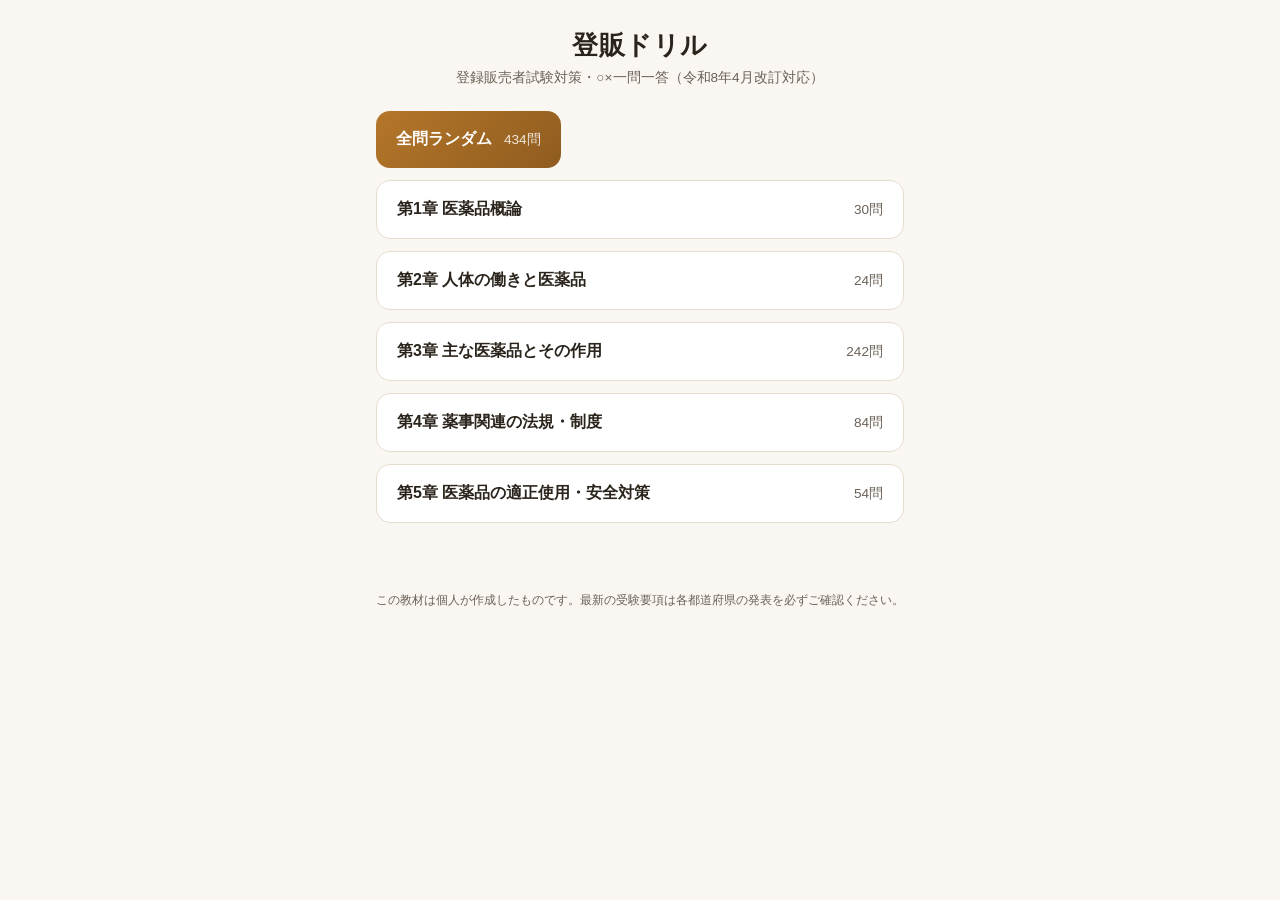
==== index.html @ f0aa8a02 "登販ドリル Web版 初版 — 434問・章別クイズ・読み上げ対応" ====
<!doctype html>
<html lang="ja">
<head>
<meta charset="UTF-8">
<meta name="viewport" content="width=device-width, initial-scale=1, viewport-fit=cover">
<title>登販ドリル｜登録販売者試験 ○×一問一答</title>
<meta name="description" content="登録販売者試験対策の○×一問一答クイズ。全434問・章別に練習できます。無料・登録不要。">
<link rel="stylesheet" href="style.css">
<link rel="icon" href="data:image/svg+xml,<svg xmlns=%22http://www.w3.org/2000/svg%22 viewBox=%220 0 100 100%22><text y=%22.9em%22 font-size=%2290%22>💊</text></svg>">
</head>
<body>

<header class="app-header">
  <h1>登販ドリル</h1>
  <p class="subtitle">登録販売者試験対策・○×一問一答（令和8年4月改訂対応）</p>
</header>

<main id="app"></main>

<footer class="app-footer">
  <p>この教材は個人が作成したものです。最新の受験要項は各都道府県の発表を必ずご確認ください。</p>
</footer>

<script src="app.js"></script>
</body>
</html>
---- style.css ----
:root {
  --bg: #faf7f2;
  --surface: #ffffff;
  --text: #2b241c;
  --text-muted: #6b6157;
  --border: #e5ddd0;
  --accent: #b5762a;
  --accent-dark: #8f5c1f;
  --correct: #2e7d32;
  --correct-bg: #e8f5e9;
  --wrong: #c62828;
  --wrong-bg: #fdecea;
  --radius: 14px;
  --maru: #2e7d32;
  --batsu: #c62828;
}

@media (prefers-color-scheme: dark) {
  :root {
    --bg: #17140f;
    --surface: #211c15;
    --text: #f0e9dd;
    --text-muted: #a89d8c;
    --border: #3a3126;
    --accent: #d99a4e;
    --accent-dark: #f0b26b;
    --correct: #66bb6a;
    --correct-bg: #1c2e1d;
    --wrong: #ef5350;
    --wrong-bg: #2e1c1c;
  }
}

* { box-sizing: border-box; }

html, body {
  margin: 0;
  padding: 0;
  background: var(--bg);
  color: var(--text);
  font-family: -apple-system, BlinkMacSystemFont, "Hiragino Sans", "Yu Gothic", sans-serif;
  overscroll-behavior-y: contain;
}

.app-header {
  text-align: center;
  padding: 28px 16px 16px;
}
.app-header h1 {
  margin: 0;
  font-size: 1.6rem;
  letter-spacing: 0.02em;
}
.app-header .subtitle {
  margin: 6px 0 0;
  color: var(--text-muted);
  font-size: 0.85rem;
}

#app {
  max-width: 560px;
  margin: 0 auto;
  padding: 8px 16px 40px;
}

.app-footer {
  text-align: center;
  color: var(--text-muted);
  font-size: 0.72rem;
  padding: 16px 24px 32px;
  line-height: 1.6;
}

/* --- 章選択 --- */
.chapter-grid {
  display: grid;
  gap: 12px;
  margin-top: 12px;
}
.chapter-card {
  display: flex;
  justify-content: space-between;
  align-items: center;
  background: var(--surface);
  border: 1px solid var(--border);
  border-radius: var(--radius);
  padding: 18px 20px;
  cursor: pointer;
  text-align: left;
  font-size: 1rem;
  color: var(--text);
  transition: transform 0.1s ease, border-color 0.15s ease;
}
.chapter-card:active { transform: scale(0.98); }
.chapter-card:hover { border-color: var(--accent); }
.chapter-card .name { font-weight: 600; }
.chapter-card .count {
  color: var(--text-muted);
  font-size: 0.85rem;
  white-space: nowrap;
  margin-left: 12px;
}
.chapter-card.all {
  background: linear-gradient(135deg, var(--accent), var(--accent-dark));
  color: #fff;
  border: none;
}
.chapter-card.all .count { color: rgba(255,255,255,0.85); }

/* --- クイズ画面 --- */
.progress-bar {
  height: 6px;
  background: var(--border);
  border-radius: 3px;
  overflow: hidden;
  margin: 12px 0 20px;
}
.progress-bar-fill {
  height: 100%;
  background: var(--accent);
  transition: width 0.25s ease;
}
.progress-label {
  display: flex;
  justify-content: space-between;
  font-size: 0.8rem;
  color: var(--text-muted);
  margin-bottom: 4px;
}

.question-card {
  background: var(--surface);
  border: 1px solid var(--border);
  border-radius: var(--radius);
  padding: 24px 20px;
  margin-bottom: 16px;
}
.question-chapter-tag {
  display: inline-block;
  font-size: 0.72rem;
  color: var(--accent-dark);
  background: color-mix(in srgb, var(--accent) 15%, transparent);
  padding: 3px 9px;
  border-radius: 999px;
  margin-bottom: 12px;
}
.question-text {
  font-size: 1.08rem;
  line-height: 1.75;
  margin: 0;
}

.speak-btn {
  display: inline-flex;
  align-items: center;
  gap: 6px;
  background: none;
  border: 1px solid var(--border);
  border-radius: 999px;
  padding: 6px 14px;
  font-size: 0.82rem;
  color: var(--text-muted);
  margin-top: 14px;
  cursor: pointer;
}
.speak-btn:active { transform: scale(0.97); }
.speak-btn.speaking { color: var(--accent); border-color: var(--accent); }

.answer-buttons {
  display: grid;
  grid-template-columns: 1fr 1fr;
  gap: 12px;
}
.answer-btn {
  padding: 22px 0;
  font-size: 1.6rem;
  font-weight: 700;
  border-radius: var(--radius);
  border: none;
  cursor: pointer;
  color: #fff;
}
.answer-btn:active { transform: scale(0.97); }
.answer-btn.maru { background: var(--maru); }
.answer-btn.batsu { background: var(--batsu); }

/* --- 解答表示 --- */
.result-card {
  border-radius: var(--radius);
  padding: 20px;
  margin-bottom: 16px;
  border: 1px solid var(--border);
}
.result-card.correct { background: var(--correct-bg); border-color: var(--correct); }
.result-card.wrong { background: var(--wrong-bg); border-color: var(--wrong); }
.result-verdict {
  font-weight: 700;
  font-size: 1.05rem;
  margin: 0 0 4px;
}
.result-card.correct .result-verdict { color: var(--correct); }
.result-card.wrong .result-verdict { color: var(--wrong); }
.result-correct-answer {
  font-size: 0.85rem;
  color: var(--text-muted);
  margin: 0 0 12px;
}
.result-exp {
  font-size: 0.95rem;
  line-height: 1.7;
  margin: 0;
}
.result-cite {
  font-size: 0.72rem;
  color: var(--text-muted);
  margin-top: 12px;
}

.next-btn, .primary-btn {
  display: block;
  width: 100%;
  padding: 16px;
  font-size: 1rem;
  font-weight: 600;
  border-radius: var(--radius);
  border: none;
  background: var(--accent);
  color: #fff;
  cursor: pointer;
}
.next-btn:active, .primary-btn:active { transform: scale(0.98); }

.secondary-btn {
  display: block;
  width: 100%;
  padding: 14px;
  font-size: 0.92rem;
  border-radius: var(--radius);
  border: 1px solid var(--border);
  background: transparent;
  color: var(--text-muted);
  margin-top: 10px;
  cursor: pointer;
}

/* --- 結果画面 --- */
.result-summary {
  text-align: center;
  padding: 32px 16px;
}
.result-summary .score {
  font-size: 3rem;
  font-weight: 800;
  color: var(--accent);
  margin: 8px 0;
}
.result-summary .score-label {
  color: var(--text-muted);
  font-size: 0.9rem;
}
.result-summary .comment {
  margin: 18px 0 26px;
  font-size: 1rem;
}

.back-link {
  display: inline-block;
  margin-top: 6px;
  font-size: 0.82rem;
  color: var(--text-muted);
  cursor: pointer;
  text-decoration: underline;
}
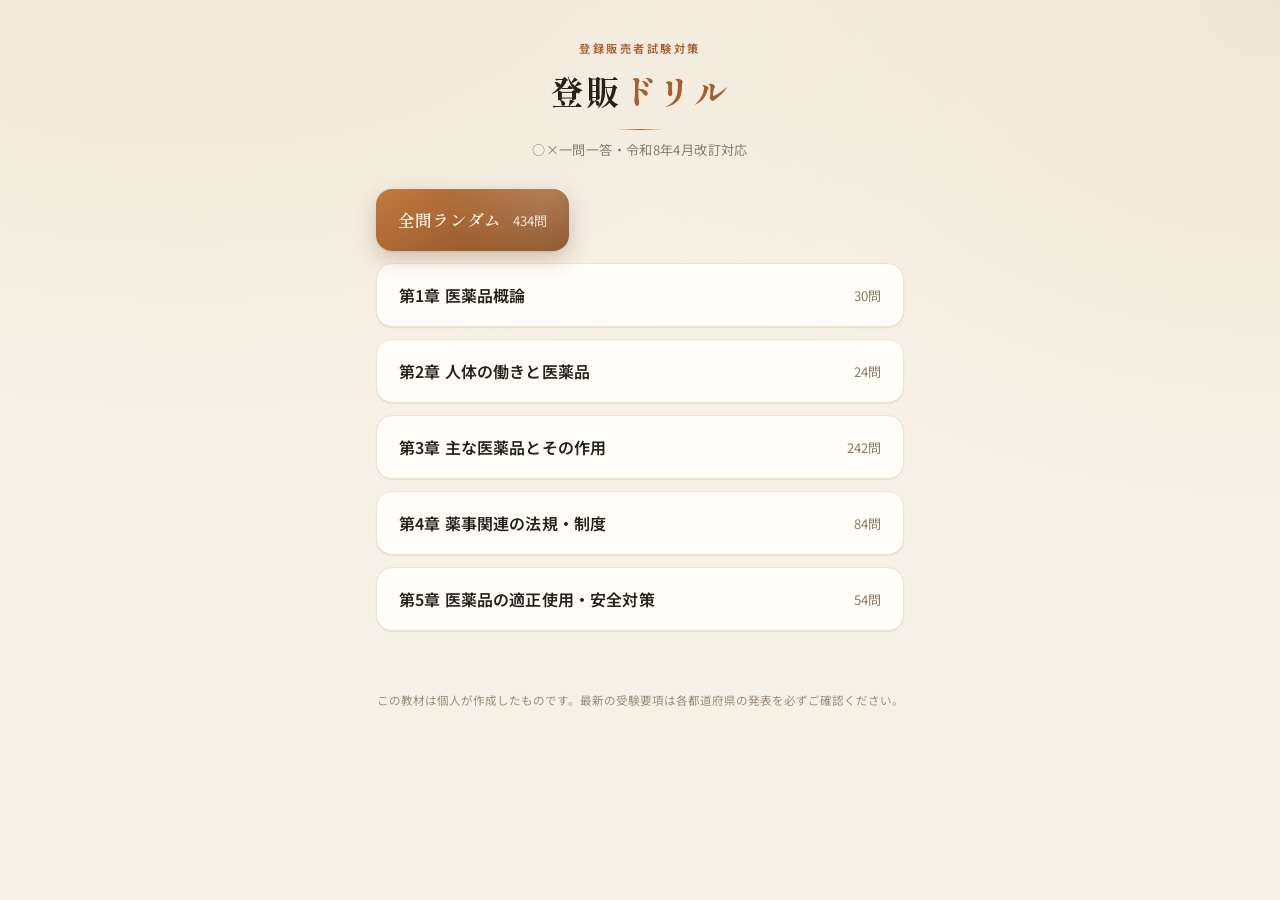
==== commit 0d9d9159: "デザイン刷新（明朝体×装飾罫線・深みのある配色・SVGアイコン）＋読み上げ音声をGoogle日本語優先に" ====
--- a/index.html
+++ b/index.html
@@ -5,14 +5,19 @@
 <meta name="viewport" content="width=device-width, initial-scale=1, viewport-fit=cover">
 <title>登販ドリル｜登録販売者試験 ○×一問一答</title>
 <meta name="description" content="登録販売者試験対策の○×一問一答クイズ。全434問・章別に練習できます。無料・登録不要。">
+<link rel="preconnect" href="https://fonts.googleapis.com">
+<link rel="preconnect" href="https://fonts.gstatic.com" crossorigin>
+<link href="https://fonts.googleapis.com/css2?family=Shippori+Mincho:wght@500;600;800&family=Noto+Sans+JP:wght@400;500;600;700&display=swap" rel="stylesheet">
 <link rel="stylesheet" href="style.css">
-<link rel="icon" href="data:image/svg+xml,<svg xmlns=%22http://www.w3.org/2000/svg%22 viewBox=%220 0 100 100%22><text y=%22.9em%22 font-size=%2290%22>💊</text></svg>">
+<link rel="icon" href="data:image/svg+xml,<svg xmlns=%22http://www.w3.org/2000/svg%22 viewBox=%220 0 100 100%22><text y=%22.9em%22 font-size=%2290%22>📖</text></svg>">
 </head>
 <body>
 
 <header class="app-header">
-  <h1>登販ドリル</h1>
-  <p class="subtitle">登録販売者試験対策・○×一問一答（令和8年4月改訂対応）</p>
+  <div class="kicker">登録販売者試験対策</div>
+  <h1>登販<span class="hl">ドリル</span></h1>
+  <div class="header-rule"><span></span></div>
+  <p class="subtitle">○×一問一答・令和8年4月改訂対応</p>
 </header>
 
 <main id="app"></main>
--- a/style.css
+++ b/style.css
@@ -1,74 +1,130 @@
 :root {
-  --bg: #faf7f2;
-  --surface: #ffffff;
-  --text: #2b241c;
-  --text-muted: #6b6157;
-  --border: #e5ddd0;
-  --accent: #b5762a;
-  --accent-dark: #8f5c1f;
-  --correct: #2e7d32;
-  --correct-bg: #e8f5e9;
-  --wrong: #c62828;
-  --wrong-bg: #fdecea;
-  --radius: 14px;
-  --maru: #2e7d32;
-  --batsu: #c62828;
+  --bg: #f6f1e7;
+  --bg-tex: #efe7d6;
+  --surface: #fffdf9;
+  --text: #262019;
+  --text-muted: #8a7d68;
+  --border: #e6dcc5;
+  --border-soft: #ede4d0;
+  --accent: #a85d2c;
+  --accent-2: #c17a3f;
+  --accent-dark: #7c451f;
+  --accent-ink: #5a3116;
+  --correct: #3d6b4d;
+  --correct-bg: #eaf2ea;
+  --correct-border: #b9d2bd;
+  --wrong: #a3402f;
+  --wrong-bg: #f8ece9;
+  --wrong-border: #e1bcb2;
+  --radius: 16px;
+  --radius-sm: 10px;
+  --shadow-sm: 0 1px 2px rgba(60, 42, 18, 0.06), 0 1px 1px rgba(60, 42, 18, 0.04);
+  --shadow-md: 0 6px 20px rgba(60, 42, 18, 0.09), 0 2px 6px rgba(60, 42, 18, 0.06);
+  --serif: "Shippori Mincho", "Hiragino Mincho ProN", serif;
+  --sans: "Noto Sans JP", -apple-system, BlinkMacSystemFont, "Hiragino Sans", sans-serif;
 }
 
 @media (prefers-color-scheme: dark) {
   :root {
-    --bg: #17140f;
-    --surface: #211c15;
-    --text: #f0e9dd;
-    --text-muted: #a89d8c;
-    --border: #3a3126;
-    --accent: #d99a4e;
+    --bg: #1b1712;
+    --bg-tex: #211c15;
+    --surface: #262019;
+    --text: #f2ead9;
+    --text-muted: #ab9d84;
+    --border: #3d3524;
+    --border-soft: #332c1f;
+    --accent: #e0975a;
+    --accent-2: #eaad78;
     --accent-dark: #f0b26b;
-    --correct: #66bb6a;
-    --correct-bg: #1c2e1d;
-    --wrong: #ef5350;
-    --wrong-bg: #2e1c1c;
+    --accent-ink: #f6cd9f;
+    --correct: #7fbb8f;
+    --correct-bg: #1c2921;
+    --correct-border: #33513c;
+    --wrong: #e0897a;
+    --wrong-bg: #2c1e1b;
+    --wrong-border: #5a3730;
+    --shadow-sm: 0 1px 2px rgba(0, 0, 0, 0.3);
+    --shadow-md: 0 8px 24px rgba(0, 0, 0, 0.4);
   }
 }
 
-* { box-sizing: border-box; }
+* { box-sizing: border-box; -webkit-tap-highlight-color: transparent; }
 
 html, body {
   margin: 0;
   padding: 0;
-  background: var(--bg);
+  min-height: 100%;
+  background:
+    radial-gradient(ellipse 900px 500px at 15% -10%, var(--bg-tex), transparent),
+    radial-gradient(ellipse 700px 500px at 100% 0%, var(--bg-tex), transparent),
+    var(--bg);
+  background-attachment: fixed;
   color: var(--text);
-  font-family: -apple-system, BlinkMacSystemFont, "Hiragino Sans", "Yu Gothic", sans-serif;
+  font-family: var(--sans);
+  -webkit-font-smoothing: antialiased;
   overscroll-behavior-y: contain;
 }
 
+/* --- ヘッダー --- */
 .app-header {
   text-align: center;
-  padding: 28px 16px 16px;
+  padding: 40px 16px 22px;
+}
+.kicker {
+  font-size: 0.7rem;
+  font-weight: 600;
+  letter-spacing: 0.22em;
+  color: var(--accent);
+  text-transform: uppercase;
+  margin-bottom: 10px;
 }
 .app-header h1 {
   margin: 0;
-  font-size: 1.6rem;
-  letter-spacing: 0.02em;
+  font-family: var(--serif);
+  font-weight: 800;
+  font-size: 2.1rem;
+  letter-spacing: 0.06em;
+  color: var(--text);
+}
+.app-header h1 .hl { color: var(--accent); }
+.header-rule {
+  display: flex;
+  align-items: center;
+  justify-content: center;
+  margin: 14px 0 10px;
+}
+.header-rule span {
+  display: block;
+  width: 46px;
+  height: 1px;
+  background: linear-gradient(90deg, transparent, var(--accent) 50%, transparent);
 }
 .app-header .subtitle {
-  margin: 6px 0 0;
-  color: var(--text-muted);
-  font-size: 0.85rem;
+  margin: 0;
+  color: var(--text-muted);
+  font-size: 0.82rem;
+  letter-spacing: 0.03em;
 }
 
 #app {
   max-width: 560px;
   margin: 0 auto;
   padding: 8px 16px 40px;
+  animation: fadeIn 0.35s ease;
+}
+
+@keyframes fadeIn {
+  from { opacity: 0; transform: translateY(6px); }
+  to { opacity: 1; transform: translateY(0); }
 }
 
 .app-footer {
   text-align: center;
   color: var(--text-muted);
   font-size: 0.72rem;
-  padding: 16px 24px 32px;
-  line-height: 1.6;
+  padding: 8px 24px 40px;
+  line-height: 1.7;
+  opacity: 0.85;
 }
 
 /* --- 章選択 --- */
@@ -82,89 +138,114 @@
   justify-content: space-between;
   align-items: center;
   background: var(--surface);
-  border: 1px solid var(--border);
-  border-radius: var(--radius);
-  padding: 18px 20px;
+  border: 1px solid var(--border-soft);
+  border-radius: var(--radius);
+  padding: 19px 22px;
   cursor: pointer;
   text-align: left;
+  font-family: var(--sans);
   font-size: 1rem;
   color: var(--text);
-  transition: transform 0.1s ease, border-color 0.15s ease;
-}
-.chapter-card:active { transform: scale(0.98); }
-.chapter-card:hover { border-color: var(--accent); }
-.chapter-card .name { font-weight: 600; }
+  box-shadow: var(--shadow-sm);
+  transition: transform 0.15s ease, box-shadow 0.15s ease, border-color 0.15s ease;
+}
+.chapter-card:active { transform: scale(0.985); box-shadow: var(--shadow-sm); }
+.chapter-card:hover { border-color: var(--accent-2); box-shadow: var(--shadow-md); }
+.chapter-card .name { font-weight: 600; letter-spacing: 0.01em; }
 .chapter-card .count {
   color: var(--text-muted);
-  font-size: 0.85rem;
+  font-size: 0.82rem;
+  font-variant-numeric: tabular-nums;
   white-space: nowrap;
   margin-left: 12px;
 }
 .chapter-card.all {
-  background: linear-gradient(135deg, var(--accent), var(--accent-dark));
-  color: #fff;
+  background: linear-gradient(150deg, var(--accent-2), var(--accent-dark) 120%);
+  color: #fff8ee;
   border: none;
-}
-.chapter-card.all .count { color: rgba(255,255,255,0.85); }
-
-/* --- クイズ画面 --- */
+  box-shadow: 0 8px 22px rgba(124, 69, 31, 0.28), var(--shadow-sm);
+  position: relative;
+  overflow: hidden;
+}
+.chapter-card.all::after {
+  content: "";
+  position: absolute;
+  inset: 0;
+  background: radial-gradient(circle at 90% 0%, rgba(255,255,255,0.18), transparent 55%);
+}
+.chapter-card.all .name { font-family: var(--serif); font-weight: 600; font-size: 1.05rem; }
+.chapter-card.all .count { color: rgba(255,248,238,0.85); }
+
+/* --- クイズ画面共通 --- */
 .progress-bar {
-  height: 6px;
-  background: var(--border);
+  height: 5px;
+  background: var(--border-soft);
   border-radius: 3px;
   overflow: hidden;
-  margin: 12px 0 20px;
+  margin: 12px 0 22px;
 }
 .progress-bar-fill {
   height: 100%;
-  background: var(--accent);
-  transition: width 0.25s ease;
+  background: linear-gradient(90deg, var(--accent-2), var(--accent));
+  border-radius: 3px;
+  transition: width 0.3s ease;
 }
 .progress-label {
   display: flex;
   justify-content: space-between;
-  font-size: 0.8rem;
-  color: var(--text-muted);
-  margin-bottom: 4px;
-}
+  font-size: 0.78rem;
+  color: var(--text-muted);
+  letter-spacing: 0.02em;
+  margin-bottom: 2px;
+}
+.progress-label span:first-child { font-weight: 600; color: var(--accent-dark); }
 
 .question-card {
   background: var(--surface);
-  border: 1px solid var(--border);
-  border-radius: var(--radius);
-  padding: 24px 20px;
-  margin-bottom: 16px;
+  border: 1px solid var(--border-soft);
+  border-radius: var(--radius);
+  padding: 26px 22px 22px;
+  margin-bottom: 18px;
+  box-shadow: var(--shadow-sm);
 }
 .question-chapter-tag {
   display: inline-block;
-  font-size: 0.72rem;
-  color: var(--accent-dark);
-  background: color-mix(in srgb, var(--accent) 15%, transparent);
-  padding: 3px 9px;
+  font-size: 0.7rem;
+  font-weight: 600;
+  letter-spacing: 0.02em;
+  color: var(--accent-ink);
+  background: color-mix(in srgb, var(--accent) 12%, transparent);
+  padding: 4px 11px;
   border-radius: 999px;
-  margin-bottom: 12px;
+  margin-bottom: 14px;
 }
 .question-text {
-  font-size: 1.08rem;
-  line-height: 1.75;
-  margin: 0;
-}
-
-.speak-btn {
+  font-size: 1.1rem;
+  line-height: 1.85;
+  letter-spacing: 0.01em;
+  margin: 0;
+}
+
+.icon-btn {
   display: inline-flex;
   align-items: center;
-  gap: 6px;
+  gap: 7px;
   background: none;
   border: 1px solid var(--border);
   border-radius: 999px;
-  padding: 6px 14px;
-  font-size: 0.82rem;
-  color: var(--text-muted);
-  margin-top: 14px;
-  cursor: pointer;
-}
-.speak-btn:active { transform: scale(0.97); }
-.speak-btn.speaking { color: var(--accent); border-color: var(--accent); }
+  padding: 7px 15px 7px 12px;
+  font-family: var(--sans);
+  font-size: 0.8rem;
+  font-weight: 500;
+  color: var(--text-muted);
+  margin-top: 16px;
+  cursor: pointer;
+  transition: color 0.15s ease, border-color 0.15s ease, background 0.15s ease;
+}
+.icon-btn svg { flex: none; opacity: 0.85; }
+.icon-btn:active { transform: scale(0.97); }
+.icon-btn.speaking { color: var(--accent); border-color: var(--accent-2); background: color-mix(in srgb, var(--accent) 8%, transparent); }
+.icon-btn.speaking svg { opacity: 1; }
 
 .answer-buttons {
   display: grid;
@@ -172,102 +253,119 @@
   gap: 12px;
 }
 .answer-btn {
-  padding: 22px 0;
-  font-size: 1.6rem;
-  font-weight: 700;
+  display: flex;
+  align-items: center;
+  justify-content: center;
+  padding: 20px 0;
   border-radius: var(--radius);
   border: none;
   cursor: pointer;
-  color: #fff;
-}
-.answer-btn:active { transform: scale(0.97); }
-.answer-btn.maru { background: var(--maru); }
-.answer-btn.batsu { background: var(--batsu); }
+  color: #fff8ee;
+  box-shadow: var(--shadow-md);
+  transition: transform 0.12s ease, box-shadow 0.12s ease;
+}
+.answer-btn:active { transform: scale(0.96); box-shadow: var(--shadow-sm); }
+.answer-btn.maru { background: linear-gradient(155deg, #4d8560, var(--correct) 130%); }
+.answer-btn.batsu { background: linear-gradient(155deg, #bb5a48, var(--wrong) 130%); }
 
 /* --- 解答表示 --- */
 .result-card {
   border-radius: var(--radius);
-  padding: 20px;
-  margin-bottom: 16px;
-  border: 1px solid var(--border);
-}
-.result-card.correct { background: var(--correct-bg); border-color: var(--correct); }
-.result-card.wrong { background: var(--wrong-bg); border-color: var(--wrong); }
+  padding: 22px;
+  margin-bottom: 18px;
+  border: 1px solid;
+  box-shadow: var(--shadow-sm);
+}
+.result-card.correct { background: var(--correct-bg); border-color: var(--correct-border); }
+.result-card.wrong { background: var(--wrong-bg); border-color: var(--wrong-border); }
 .result-verdict {
+  display: flex;
+  align-items: center;
+  gap: 8px;
+  font-family: var(--serif);
   font-weight: 700;
-  font-size: 1.05rem;
-  margin: 0 0 4px;
+  font-size: 1.12rem;
+  margin: 0 0 6px;
 }
 .result-card.correct .result-verdict { color: var(--correct); }
 .result-card.wrong .result-verdict { color: var(--wrong); }
 .result-correct-answer {
-  font-size: 0.85rem;
-  color: var(--text-muted);
-  margin: 0 0 12px;
+  font-size: 0.84rem;
+  color: var(--text-muted);
+  margin: 0 0 14px;
+  padding-bottom: 14px;
+  border-bottom: 1px solid color-mix(in srgb, var(--text) 8%, transparent);
 }
 .result-exp {
-  font-size: 0.95rem;
-  line-height: 1.7;
+  font-size: 0.96rem;
+  line-height: 1.8;
   margin: 0;
 }
 .result-cite {
   font-size: 0.72rem;
   color: var(--text-muted);
-  margin-top: 12px;
+  margin-top: 14px;
+  letter-spacing: 0.02em;
 }
 
 .next-btn, .primary-btn {
   display: block;
   width: 100%;
-  padding: 16px;
+  padding: 17px;
+  font-family: var(--sans);
   font-size: 1rem;
   font-weight: 600;
+  letter-spacing: 0.02em;
   border-radius: var(--radius);
   border: none;
-  background: var(--accent);
-  color: #fff;
-  cursor: pointer;
-}
-.next-btn:active, .primary-btn:active { transform: scale(0.98); }
+  background: linear-gradient(155deg, var(--accent-2), var(--accent-dark) 130%);
+  color: #fff8ee;
+  box-shadow: 0 8px 20px rgba(124, 69, 31, 0.22), var(--shadow-sm);
+  cursor: pointer;
+  transition: transform 0.12s ease, box-shadow 0.12s ease;
+}
+.next-btn:active, .primary-btn:active { transform: scale(0.98); box-shadow: var(--shadow-sm); }
 
 .secondary-btn {
   display: block;
   width: 100%;
   padding: 14px;
-  font-size: 0.92rem;
+  font-family: var(--sans);
+  font-size: 0.9rem;
+  font-weight: 500;
   border-radius: var(--radius);
   border: 1px solid var(--border);
   background: transparent;
   color: var(--text-muted);
   margin-top: 10px;
   cursor: pointer;
-}
+  transition: border-color 0.15s ease, color 0.15s ease;
+}
+.secondary-btn:active { transform: scale(0.98); }
+.secondary-btn:hover { border-color: var(--accent-2); color: var(--accent-dark); }
 
 /* --- 結果画面 --- */
 .result-summary {
   text-align: center;
-  padding: 32px 16px;
+  padding: 20px 16px 8px;
+}
+.result-summary .score-label {
+  color: var(--text-muted);
+  font-size: 0.86rem;
+  letter-spacing: 0.02em;
 }
 .result-summary .score {
-  font-size: 3rem;
+  font-family: var(--serif);
+  font-size: 3.4rem;
   font-weight: 800;
   color: var(--accent);
-  margin: 8px 0;
-}
-.result-summary .score-label {
-  color: var(--text-muted);
-  font-size: 0.9rem;
+  margin: 10px 0;
+  letter-spacing: 0.02em;
 }
 .result-summary .comment {
-  margin: 18px 0 26px;
-  font-size: 1rem;
-}
-
-.back-link {
-  display: inline-block;
-  margin-top: 6px;
-  font-size: 0.82rem;
-  color: var(--text-muted);
-  cursor: pointer;
-  text-decoration: underline;
-}
+  margin: 20px auto 30px;
+  max-width: 340px;
+  font-size: 0.98rem;
+  line-height: 1.8;
+  color: var(--text);
+}
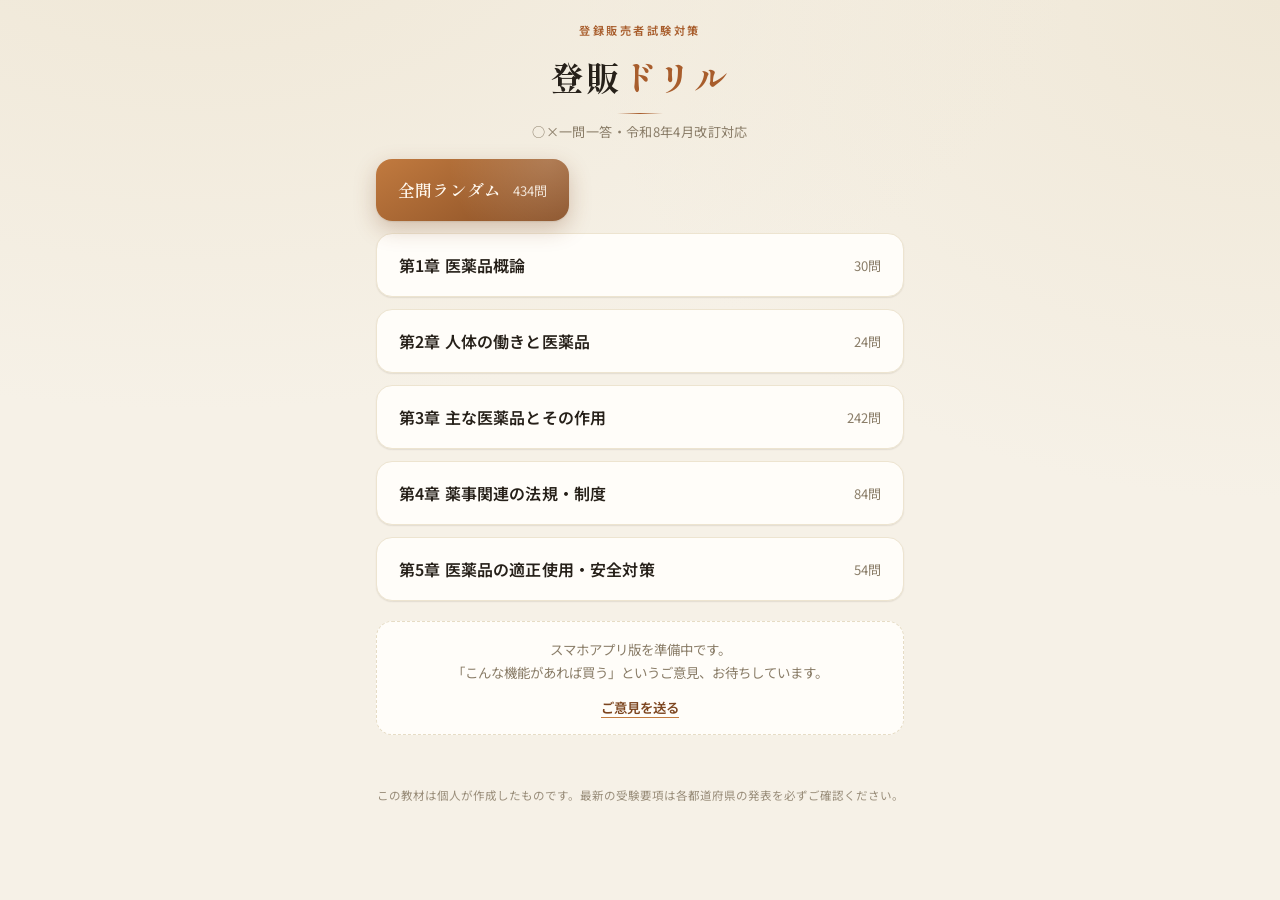
==== commit 4e60a34b: "UX改善：章選択への戻る導線・余白詰め（スクロール削減）・アプリ版予告とフィードバック募集バナー" ====
--- a/index.html
+++ b/index.html
@@ -15,7 +15,7 @@
 
 <header class="app-header">
   <div class="kicker">登録販売者試験対策</div>
-  <h1>登販<span class="hl">ドリル</span></h1>
+  <h1 id="homeLink"><button type="button">登販<span class="hl">ドリル</span></button></h1>
   <div class="header-rule"><span></span></div>
   <p class="subtitle">○×一問一答・令和8年4月改訂対応</p>
 </header>
--- a/style.css
+++ b/style.css
@@ -68,7 +68,7 @@
 /* --- ヘッダー --- */
 .app-header {
   text-align: center;
-  padding: 40px 16px 22px;
+  padding: 22px 16px 14px;
 }
 .kicker {
   font-size: 0.7rem;
@@ -80,18 +80,27 @@
 }
 .app-header h1 {
   margin: 0;
+}
+.app-header h1 button {
   font-family: var(--serif);
   font-weight: 800;
   font-size: 2.1rem;
   letter-spacing: 0.06em;
   color: var(--text);
-}
+  background: none;
+  border: none;
+  padding: 4px 8px;
+  margin: 0;
+  cursor: pointer;
+  transition: opacity 0.15s ease;
+}
+.app-header h1 button:active { opacity: 0.7; }
 .app-header h1 .hl { color: var(--accent); }
 .header-rule {
   display: flex;
   align-items: center;
   justify-content: center;
-  margin: 14px 0 10px;
+  margin: 8px 0 8px;
 }
 .header-rule span {
   display: block;
@@ -109,13 +118,7 @@
 #app {
   max-width: 560px;
   margin: 0 auto;
-  padding: 8px 16px 40px;
-  animation: fadeIn 0.35s ease;
-}
-
-@keyframes fadeIn {
-  from { opacity: 0; transform: translateY(6px); }
-  to { opacity: 1; transform: translateY(0); }
+  padding: 4px 16px 32px;
 }
 
 .app-footer {
@@ -182,7 +185,7 @@
   background: var(--border-soft);
   border-radius: 3px;
   overflow: hidden;
-  margin: 12px 0 22px;
+  margin: 8px 0 14px;
 }
 .progress-bar-fill {
   height: 100%;
@@ -193,19 +196,59 @@
 .progress-label {
   display: flex;
   justify-content: space-between;
+  align-items: baseline;
   font-size: 0.78rem;
   color: var(--text-muted);
   letter-spacing: 0.02em;
   margin-bottom: 2px;
 }
 .progress-label span:first-child { font-weight: 600; color: var(--accent-dark); }
+
+.quiz-back-link {
+  display: inline-flex;
+  align-items: center;
+  gap: 4px;
+  background: none;
+  border: none;
+  padding: 0;
+  margin-bottom: 8px;
+  font-family: var(--sans);
+  font-size: 0.76rem;
+  color: var(--text-muted);
+  cursor: pointer;
+}
+.quiz-back-link:active { opacity: 0.6; }
+
+/* --- アプリ版予告・フィードバック募集 --- */
+.app-promo {
+  background: var(--surface);
+  border: 1px dashed var(--border);
+  border-radius: var(--radius);
+  padding: 16px 18px;
+  margin-top: 20px;
+  text-align: center;
+}
+.app-promo p {
+  margin: 0 0 10px;
+  font-size: 0.84rem;
+  line-height: 1.7;
+  color: var(--text-muted);
+}
+.app-promo a {
+  display: inline-block;
+  font-size: 0.84rem;
+  font-weight: 600;
+  color: var(--accent-dark);
+  text-decoration: none;
+  border-bottom: 1px solid var(--accent-2);
+}
 
 .question-card {
   background: var(--surface);
   border: 1px solid var(--border-soft);
   border-radius: var(--radius);
-  padding: 26px 22px 22px;
-  margin-bottom: 18px;
+  padding: 18px 20px 16px;
+  margin-bottom: 12px;
   box-shadow: var(--shadow-sm);
 }
 .question-chapter-tag {
@@ -217,11 +260,11 @@
   background: color-mix(in srgb, var(--accent) 12%, transparent);
   padding: 4px 11px;
   border-radius: 999px;
-  margin-bottom: 14px;
+  margin-bottom: 10px;
 }
 .question-text {
-  font-size: 1.1rem;
-  line-height: 1.85;
+  font-size: 1.06rem;
+  line-height: 1.7;
   letter-spacing: 0.01em;
   margin: 0;
 }
@@ -233,12 +276,12 @@
   background: none;
   border: 1px solid var(--border);
   border-radius: 999px;
-  padding: 7px 15px 7px 12px;
-  font-family: var(--sans);
-  font-size: 0.8rem;
+  padding: 6px 14px 6px 11px;
+  font-family: var(--sans);
+  font-size: 0.78rem;
   font-weight: 500;
   color: var(--text-muted);
-  margin-top: 16px;
+  margin-top: 12px;
   cursor: pointer;
   transition: color 0.15s ease, border-color 0.15s ease, background 0.15s ease;
 }
@@ -256,7 +299,7 @@
   display: flex;
   align-items: center;
   justify-content: center;
-  padding: 20px 0;
+  padding: 16px 0;
   border-radius: var(--radius);
   border: none;
   cursor: pointer;
@@ -271,8 +314,8 @@
 /* --- 解答表示 --- */
 .result-card {
   border-radius: var(--radius);
-  padding: 22px;
-  margin-bottom: 18px;
+  padding: 16px 18px;
+  margin-bottom: 12px;
   border: 1px solid;
   box-shadow: var(--shadow-sm);
 }
@@ -292,26 +335,26 @@
 .result-correct-answer {
   font-size: 0.84rem;
   color: var(--text-muted);
-  margin: 0 0 14px;
-  padding-bottom: 14px;
+  margin: 0 0 10px;
+  padding-bottom: 10px;
   border-bottom: 1px solid color-mix(in srgb, var(--text) 8%, transparent);
 }
 .result-exp {
-  font-size: 0.96rem;
-  line-height: 1.8;
+  font-size: 0.94rem;
+  line-height: 1.65;
   margin: 0;
 }
 .result-cite {
   font-size: 0.72rem;
   color: var(--text-muted);
-  margin-top: 14px;
+  margin-top: 10px;
   letter-spacing: 0.02em;
 }
 
 .next-btn, .primary-btn {
   display: block;
   width: 100%;
-  padding: 17px;
+  padding: 14px;
   font-family: var(--sans);
   font-size: 1rem;
   font-weight: 600;
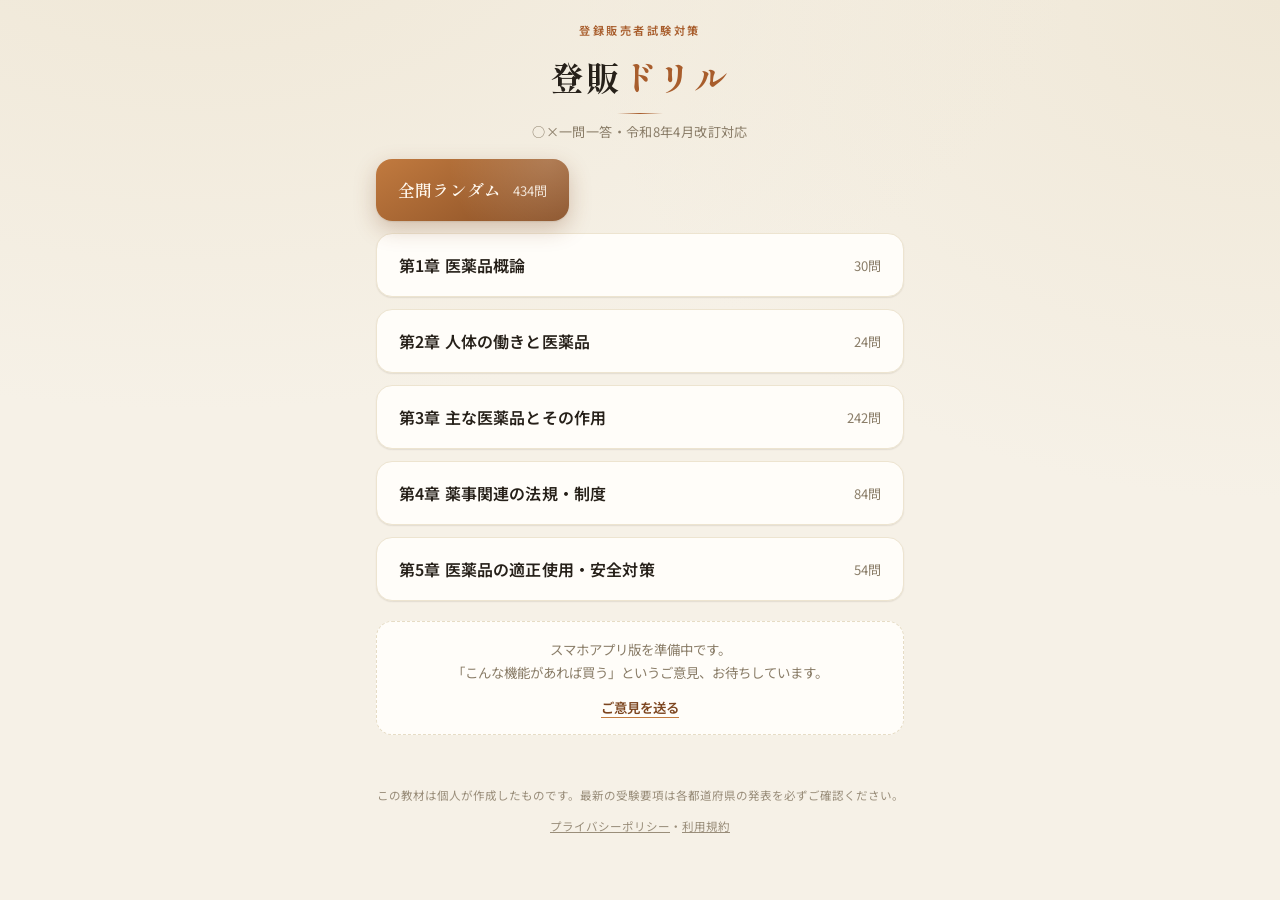
==== commit 3e6403ab: "プライバシーポリシー・利用規約ページを追加 App Store Connectの審査提出に必要なため。フッターにリンクを追加。  Co-Authored-By: Claude Sonnet 5 <no" ====
--- a/index.html
+++ b/index.html
@@ -10,6 +10,15 @@
 <link href="https://fonts.googleapis.com/css2?family=Shippori+Mincho:wght@500;600;800&family=Noto+Sans+JP:wght@400;500;600;700&display=swap" rel="stylesheet">
 <link rel="stylesheet" href="style.css">
 <link rel="icon" href="data:image/svg+xml,<svg xmlns=%22http://www.w3.org/2000/svg%22 viewBox=%220 0 100 100%22><text y=%22.9em%22 font-size=%2290%22>📖</text></svg>">
+<!-- Google tag (gtag.js) -->
+<script async src="https://www.googletagmanager.com/gtag/js?id=G-J0878MQTP6"></script>
+<script>
+  window.dataLayer = window.dataLayer || [];
+  function gtag(){dataLayer.push(arguments);}
+  gtag('js', new Date());
+
+  gtag('config', 'G-J0878MQTP6');
+</script>
 </head>
 <body>
 
@@ -24,6 +33,7 @@
 
 <footer class="app-footer">
   <p>この教材は個人が作成したものです。最新の受験要項は各都道府県の発表を必ずご確認ください。</p>
+  <p><a href="privacy.html">プライバシーポリシー</a>・<a href="terms.html">利用規約</a></p>
 </footer>
 
 <script src="app.js"></script>
--- a/style.css
+++ b/style.css
@@ -69,6 +69,7 @@
 .app-header {
   text-align: center;
   padding: 22px 16px 14px;
+  transition: padding 0.15s ease;
 }
 .kicker {
   font-size: 0.7rem;
@@ -77,6 +78,7 @@
   color: var(--accent);
   text-transform: uppercase;
   margin-bottom: 10px;
+  transition: opacity 0.15s ease, margin 0.15s ease, height 0.15s ease;
 }
 .app-header h1 {
   margin: 0;
@@ -92,7 +94,7 @@
   padding: 4px 8px;
   margin: 0;
   cursor: pointer;
-  transition: opacity 0.15s ease;
+  transition: opacity 0.15s ease, font-size 0.15s ease;
 }
 .app-header h1 button:active { opacity: 0.7; }
 .app-header h1 .hl { color: var(--accent); }
@@ -101,6 +103,24 @@
   align-items: center;
   justify-content: center;
   margin: 8px 0 8px;
+  transition: opacity 0.15s ease, height 0.15s ease, margin 0.15s ease;
+}
+
+/* 出題中・解答中はヘッダーを最小化して縦の余白を確保する */
+.app-header.compact {
+  padding: 10px 16px 8px;
+}
+.app-header.compact .kicker,
+.app-header.compact .subtitle {
+  display: none;
+}
+.app-header.compact .header-rule {
+  margin: 0;
+  height: 0;
+  overflow: hidden;
+}
+.app-header.compact h1 button {
+  font-size: 1.15rem;
 }
 .header-rule span {
   display: block;
@@ -128,6 +148,11 @@
   padding: 8px 24px 40px;
   line-height: 1.7;
   opacity: 0.85;
+}
+
+.app-footer a {
+  color: var(--text-muted);
+  text-decoration: underline;
 }
 
 /* --- 章選択 --- */
@@ -185,7 +210,7 @@
   background: var(--border-soft);
   border-radius: 3px;
   overflow: hidden;
-  margin: 8px 0 14px;
+  margin: 6px 0 10px;
 }
 .progress-bar-fill {
   height: 100%;
@@ -211,7 +236,7 @@
   background: none;
   border: none;
   padding: 0;
-  margin-bottom: 8px;
+  margin-bottom: 4px;
   font-family: var(--sans);
   font-size: 0.76rem;
   color: var(--text-muted);
@@ -247,8 +272,8 @@
   background: var(--surface);
   border: 1px solid var(--border-soft);
   border-radius: var(--radius);
-  padding: 18px 20px 16px;
-  margin-bottom: 12px;
+  padding: 14px 18px 12px;
+  margin-bottom: 10px;
   box-shadow: var(--shadow-sm);
 }
 .question-chapter-tag {
@@ -314,8 +339,8 @@
 /* --- 解答表示 --- */
 .result-card {
   border-radius: var(--radius);
-  padding: 16px 18px;
-  margin-bottom: 12px;
+  padding: 14px 16px;
+  margin-bottom: 10px;
   border: 1px solid;
   box-shadow: var(--shadow-sm);
 }
@@ -368,6 +393,20 @@
   transition: transform 0.12s ease, box-shadow 0.12s ease;
 }
 .next-btn:active, .primary-btn:active { transform: scale(0.98); box-shadow: var(--shadow-sm); }
+
+/* --- 出題中・解答後の操作ボタンは画面下部に貼りつく ---
+   問題文・解説の長さに関わらず、スクロールなしで必ずタップできるようにする。
+   position:fixedはiOS Safariのツールバー表示中に画面外（ツールバーの裏）へ
+   ズレて非表示になる既知の不具合があるため、position:stickyを使う */
+.sticky-actions {
+  position: sticky;
+  bottom: 0;
+  z-index: 50;
+  margin: 14px 0 0;
+  padding: 10px 0 calc(10px + env(safe-area-inset-bottom));
+  background: linear-gradient(to top, var(--bg) 70%, transparent);
+}
+.sticky-actions .next-btn { margin: 0; }
 
 .secondary-btn {
   display: block;
